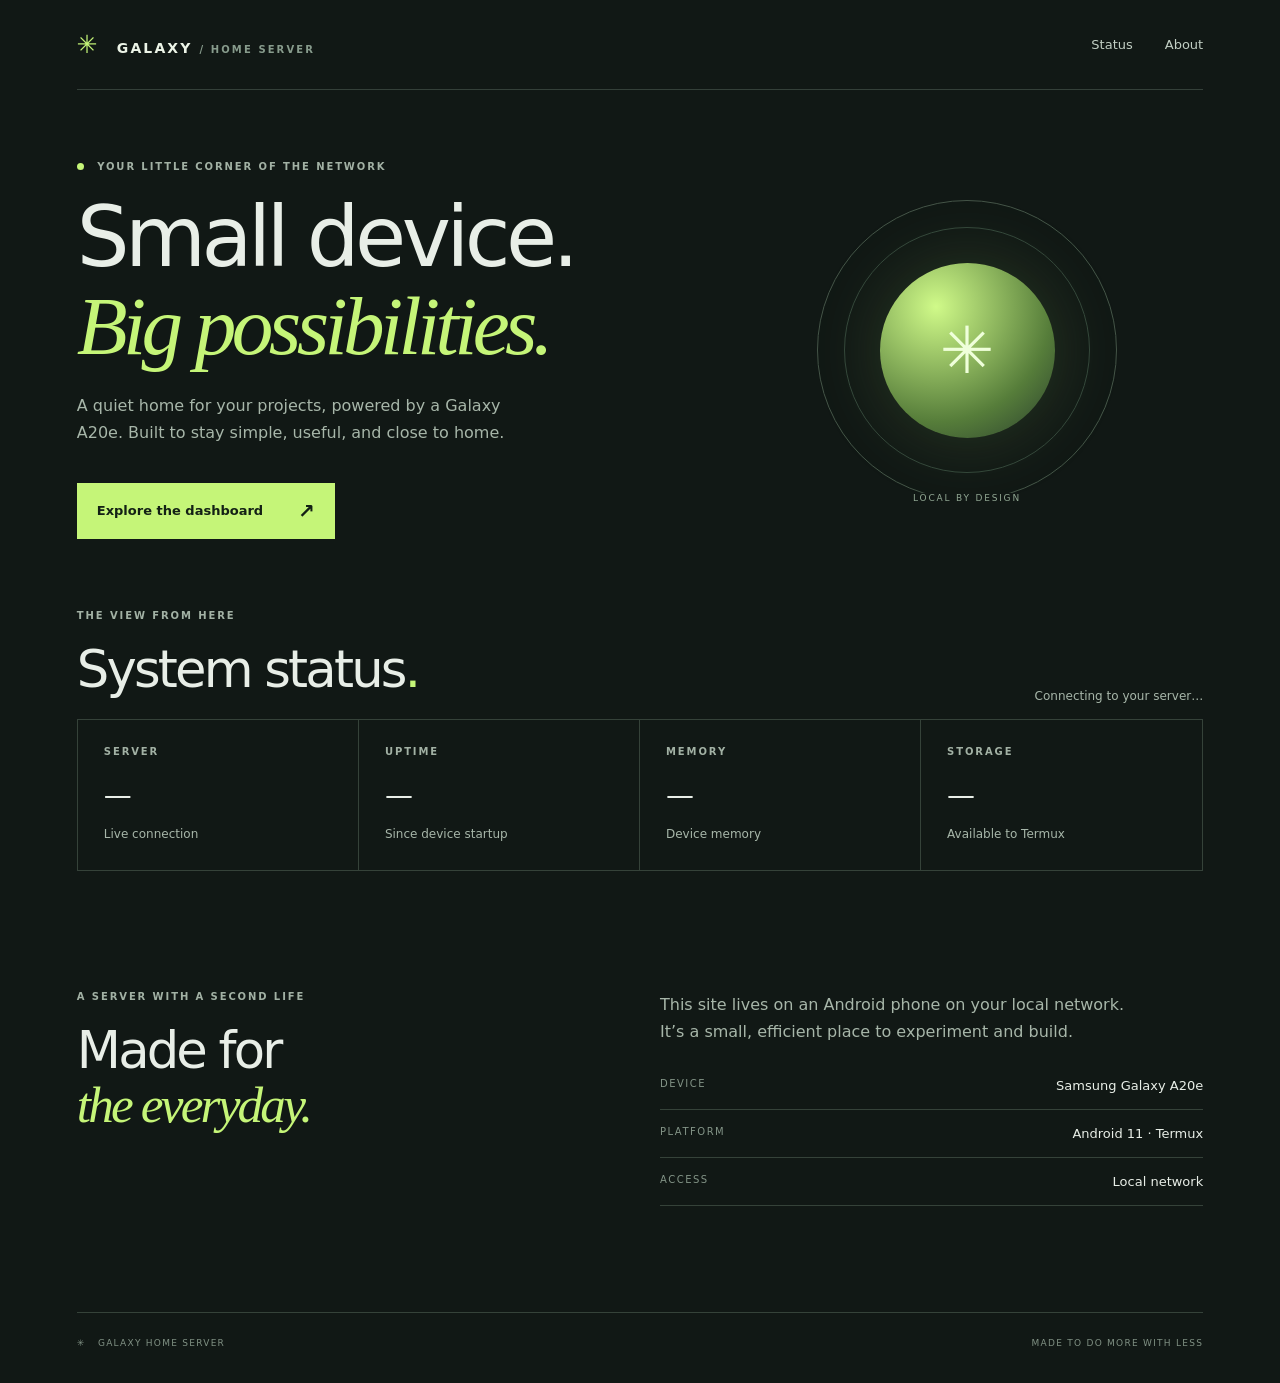
==== galaxy-server/site/index.html @ 7513bdd6 "Add responsive Galaxy server homepage" ====
<!doctype html>
<html lang="en"><head><meta charset="utf-8"><meta name="viewport" content="width=device-width,initial-scale=1"><meta name="color-scheme" content="dark"><title>Galaxy server</title><link rel="stylesheet" href="style.css"></head>
<body><main><header><a class="brand" href="#home"><span class="mark">✳</span> GALAXY <small> / HOME SERVER</small></a><nav><a href="#status">Status</a><a href="#about">About</a></nav></header>
<section class="hero" id="home"><div><div class="eyebrow"><span class="dot"></span> YOUR LITTLE CORNER OF THE NETWORK</div><h1>Small device.<br><em>Big possibilities.</em></h1><p>A quiet home for your projects, powered by a Galaxy A20e. Built to stay simple, useful, and close to home.</p><a class="button" href="#status">Explore the dashboard <span>↗</span></a></div><div class="orbit" aria-hidden="true"><div class="planet">✳</div><span>LOCAL BY DESIGN</span></div></section>
<section id="status"><div class="section-head"><div><div class="eyebrow">THE VIEW FROM HERE</div><h2>System status<span>.</span></h2></div><p id="updated">Connecting to your server…</p></div><div class="cards"><article><div class="label">SERVER</div><strong id="server">—</strong><p>Live connection</p></article><article><div class="label">UPTIME</div><strong id="uptime">—</strong><p>Since device startup</p></article><article><div class="label">MEMORY</div><strong id="memory">—</strong><p id="memory-detail">Device memory</p></article><article><div class="label">STORAGE</div><strong id="storage">—</strong><p>Available to Termux</p></article></div></section>
<section id="about" class="about"><div><div class="eyebrow">A SERVER WITH A SECOND LIFE</div><h2>Made for<br><em>the everyday.</em></h2></div><div><p>This site lives on an Android phone on your local network. It’s a small, efficient place to experiment and build.</p><dl><div><dt>DEVICE</dt><dd>Samsung Galaxy A20e</dd></div><div><dt>PLATFORM</dt><dd>Android 11 · Termux</dd></div><div><dt>ACCESS</dt><dd>Local network</dd></div></dl></div></section><footer><span>✳ &nbsp; GALAXY HOME SERVER</span><span>MADE TO DO MORE WITH LESS</span></footer></main><script src="app.js" defer></script></body></html>
---- galaxy-server/site/style.css ----
:root{font-family:Inter,system-ui,sans-serif;color:#e8eee7;background:#111815;scroll-behavior:smooth}*{box-sizing:border-box}body{margin:0}main{max-width:1280px;margin:auto;padding:0 6%}header{height:90px;display:flex;align-items:center;justify-content:space-between;border-bottom:1px solid #344039}.brand{font-size:14px;font-weight:800;letter-spacing:.15em;color:#ecf4e7;text-decoration:none}.brand small{font-size:10px;color:#879b8c}.mark{color:#c5f578;font-size:25px;margin-right:10px}nav{display:flex;gap:32px}nav a{color:#c2cfc4;text-decoration:none;font-size:13px}.hero{min-height:520px;display:grid;grid-template-columns:1.3fr 1fr;align-items:center;gap:40px}.eyebrow,.label{color:#a2b1a4;font-size:10px;letter-spacing:.19em;font-weight:700}.dot{display:inline-block;width:7px;height:7px;border-radius:50%;background:#c5f578;margin-right:8px}h1,h2{font-weight:500;letter-spacing:-.055em;line-height:1.05;margin:22px 0}h1{font-size:clamp(48px,6.5vw,86px)}em{font-family:Georgia,serif;font-weight:400;color:#c5f578}p{color:#a7b6a9;line-height:1.7}.hero p{max-width:470px}.button{display:inline-flex;gap:35px;align-items:center;color:#132015;background:#c5f578;text-decoration:none;padding:16px 20px;margin-top:20px;font-size:13px;font-weight:700}.button span{font-size:20px}.orbit{height:300px;width:300px;border:1px solid #455548;border-radius:50%;display:grid;place-items:center;position:relative;justify-self:center}.orbit:before{content:'';position:absolute;inset:26px;border:1px solid #34483a;border-radius:50%}.orbit span{position:absolute;bottom:-4px;background:#111815;padding:0 12px;font-size:9px;letter-spacing:.2em;color:#92a894}.planet{width:175px;height:175px;border-radius:50%;display:grid;place-items:center;background:radial-gradient(circle at 32% 25%,#d0fa89,#567d3a 65%,#283c2e);color:#efffda;font-size:65px;box-shadow:0 0 70px #95c96330}.section-head{display:flex;align-items:end;justify-content:space-between;gap:20px}.section-head p{font-size:12px}.section-head h2,.about h2{font-size:clamp(38px,4vw,56px)}h2 span{color:#c5f578}.cards{display:grid;grid-template-columns:repeat(4,1fr);border:1px solid #354239}.cards article{padding:26px;min-height:150px;border-right:1px solid #354239}.cards article:last-child{border:0}.cards strong{display:block;font-size:28px;font-weight:500;margin-top:22px}.cards p{font-size:12px;margin-bottom:0}.about{display:grid;grid-template-columns:1fr 1fr;gap:40px;padding:120px 0 90px}.about p{max-width:480px;margin-top:0}.about dl div{display:flex;justify-content:space-between;border-bottom:1px solid #354239;padding:16px 0}.about dt{font-size:10px;letter-spacing:.15em;color:#839487}.about dd{font-size:13px;margin:0}footer{display:flex;justify-content:space-between;border-top:1px solid #354239;padding:25px 0 35px;color:#809184;font-size:9px;letter-spacing:.14em}@media(max-width:700px){header{height:70px}.brand small{display:none}.hero{grid-template-columns:1fr;padding:70px 0}.orbit{width:210px;height:210px}.planet{width:125px;height:125px}.cards{grid-template-columns:1fr 1fr}.cards article:nth-child(2){border-right:0}.cards article:nth-child(-n+2){border-bottom:1px solid #354239}.about{grid-template-columns:1fr;padding:80px 0}.section-head{display:block}footer{gap:20px}}
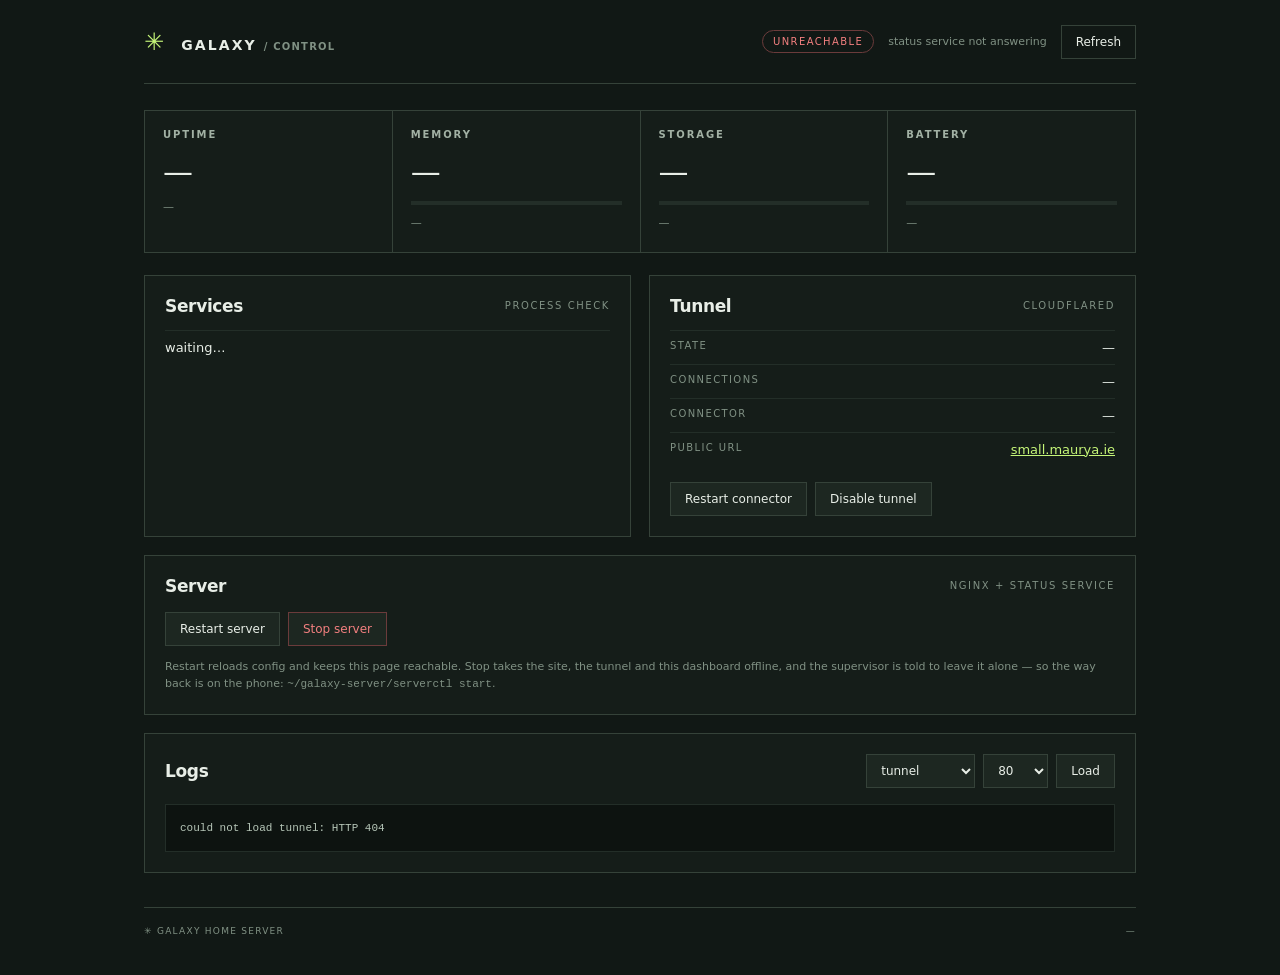
==== commit d55099ee: "Add an authenticated control dashboard for the public server The tunnel made the site reachable by a" ====
--- a/galaxy-server/site/index.html
+++ b/galaxy-server/site/index.html
@@ -1,6 +1,69 @@
 <!doctype html>
-<html lang="en"><head><meta charset="utf-8"><meta name="viewport" content="width=device-width,initial-scale=1"><meta name="color-scheme" content="dark"><title>Galaxy server</title><link rel="stylesheet" href="style.css"></head>
-<body><main><header><a class="brand" href="#home"><span class="mark">✳</span> GALAXY <small> / HOME SERVER</small></a><nav><a href="#status">Status</a><a href="#about">About</a></nav></header>
-<section class="hero" id="home"><div><div class="eyebrow"><span class="dot"></span> YOUR LITTLE CORNER OF THE NETWORK</div><h1>Small device.<br><em>Big possibilities.</em></h1><p>A quiet home for your projects, powered by a Galaxy A20e. Built to stay simple, useful, and close to home.</p><a class="button" href="#status">Explore the dashboard <span>↗</span></a></div><div class="orbit" aria-hidden="true"><div class="planet">✳</div><span>LOCAL BY DESIGN</span></div></section>
-<section id="status"><div class="section-head"><div><div class="eyebrow">THE VIEW FROM HERE</div><h2>System status<span>.</span></h2></div><p id="updated">Connecting to your server…</p></div><div class="cards"><article><div class="label">SERVER</div><strong id="server">—</strong><p>Live connection</p></article><article><div class="label">UPTIME</div><strong id="uptime">—</strong><p>Since device startup</p></article><article><div class="label">MEMORY</div><strong id="memory">—</strong><p id="memory-detail">Device memory</p></article><article><div class="label">STORAGE</div><strong id="storage">—</strong><p>Available to Termux</p></article></div></section>
-<section id="about" class="about"><div><div class="eyebrow">A SERVER WITH A SECOND LIFE</div><h2>Made for<br><em>the everyday.</em></h2></div><div><p>This site lives on an Android phone on your local network. It’s a small, efficient place to experiment and build.</p><dl><div><dt>DEVICE</dt><dd>Samsung Galaxy A20e</dd></div><div><dt>PLATFORM</dt><dd>Android 11 · Termux</dd></div><div><dt>ACCESS</dt><dd>Local network</dd></div></dl></div></section><footer><span>✳ &nbsp; GALAXY HOME SERVER</span><span>MADE TO DO MORE WITH LESS</span></footer></main><script src="app.js" defer></script></body></html>
+<html lang="en"><head><meta charset="utf-8"><meta name="viewport" content="width=device-width,initial-scale=1"><meta name="color-scheme" content="dark"><title>Galaxy server · control</title><link rel="stylesheet" href="style.css"></head>
+<body><main>
+<header>
+  <a class="brand" href="/"><span class="mark">✳</span> GALAXY <small>/ CONTROL</small></a>
+  <div class="head-right">
+    <span class="pill" id="health" data-state="wait">checking</span>
+    <span class="stamp" id="stamp">—</span>
+    <button class="ghost" id="refresh" type="button">Refresh</button>
+  </div>
+</header>
+
+<section class="tiles">
+  <article class="tile"><div class="label">UPTIME</div><strong id="uptime">—</strong><p id="device">—</p></article>
+  <article class="tile"><div class="label">MEMORY</div><strong id="memory-pct">—</strong><div class="bar"><i id="memory-bar"></i></div><p id="memory-detail">—</p></article>
+  <article class="tile"><div class="label">STORAGE</div><strong id="storage-pct">—</strong><div class="bar"><i id="storage-bar"></i></div><p id="storage-detail">—</p></article>
+  <article class="tile"><div class="label">BATTERY</div><strong id="battery-pct">—</strong><div class="bar"><i id="battery-bar"></i></div><p id="battery-detail">—</p></article>
+</section>
+
+<section class="grid">
+  <article class="panel">
+    <div class="panel-head"><h2>Services</h2><span class="hint">process check</span></div>
+    <table id="services"><tbody><tr><td>waiting…</td></tr></tbody></table>
+  </article>
+
+  <article class="panel">
+    <div class="panel-head"><h2>Tunnel</h2><span class="hint">cloudflared</span></div>
+    <dl class="facts">
+      <div><dt>State</dt><dd id="tunnel-state">—</dd></div>
+      <div><dt>Connections</dt><dd id="tunnel-conns">—</dd></div>
+      <div><dt>Connector</dt><dd id="tunnel-id">—</dd></div>
+      <div><dt>Public URL</dt><dd><a href="https://small.maurya.ie" target="_blank" rel="noreferrer">small.maurya.ie</a></dd></div>
+    </dl>
+    <div class="row">
+      <button data-action="tunnel-restart" type="button">Restart connector</button>
+      <button id="tunnel-toggle" data-action="tunnel-stop" type="button">Disable tunnel</button>
+    </div>
+  </article>
+
+  <article class="panel wide">
+    <div class="panel-head"><h2>Server</h2><span class="hint">nginx + status service</span></div>
+    <div class="row">
+      <button data-action="server-restart" type="button">Restart server</button>
+      <button data-action="server-stop" class="danger" type="button">Stop server</button>
+    </div>
+    <p class="note" id="server-note">Restart reloads config and keeps this page reachable. Stop takes the site, the tunnel and this dashboard offline, and the supervisor is told to leave it alone — so the way back is on the phone: <code>~/galaxy-server/serverctl start</code>.</p>
+  </article>
+
+  <article class="panel wide">
+    <div class="panel-head">
+      <h2>Logs</h2>
+      <div class="row small">
+        <select id="log-name">
+          <option value="tunnel">tunnel</option>
+          <option value="supervisor">supervisor</option>
+          <option value="nginx-error">nginx-error</option>
+          <option value="status">status</option>
+        </select>
+        <select id="log-lines"><option>40</option><option selected>80</option><option>150</option><option>200</option></select>
+        <button id="log-refresh" type="button">Load</button>
+      </div>
+    </div>
+    <pre id="log">Choose a log and press Load.</pre>
+  </article>
+</section>
+
+<div id="toast" class="toast" hidden></div>
+<footer><span>✳ GALAXY HOME SERVER</span><span id="versions">—</span></footer>
+</main><script src="app.js" defer></script></body></html>
--- a/galaxy-server/site/style.css
+++ b/galaxy-server/site/style.css
@@ -1 +1,166 @@
-:root{font-family:Inter,system-ui,sans-serif;color:#e8eee7;background:#111815;scroll-behavior:smooth}*{box-sizing:border-box}body{margin:0}main{max-width:1280px;margin:auto;padding:0 6%}header{height:90px;display:flex;align-items:center;justify-content:space-between;border-bottom:1px solid #344039}.brand{font-size:14px;font-weight:800;letter-spacing:.15em;color:#ecf4e7;text-decoration:none}.brand small{font-size:10px;color:#879b8c}.mark{color:#c5f578;font-size:25px;margin-right:10px}nav{display:flex;gap:32px}nav a{color:#c2cfc4;text-decoration:none;font-size:13px}.hero{min-height:520px;display:grid;grid-template-columns:1.3fr 1fr;align-items:center;gap:40px}.eyebrow,.label{color:#a2b1a4;font-size:10px;letter-spacing:.19em;font-weight:700}.dot{display:inline-block;width:7px;height:7px;border-radius:50%;background:#c5f578;margin-right:8px}h1,h2{font-weight:500;letter-spacing:-.055em;line-height:1.05;margin:22px 0}h1{font-size:clamp(48px,6.5vw,86px)}em{font-family:Georgia,serif;font-weight:400;color:#c5f578}p{color:#a7b6a9;line-height:1.7}.hero p{max-width:470px}.button{display:inline-flex;gap:35px;align-items:center;color:#132015;background:#c5f578;text-decoration:none;padding:16px 20px;margin-top:20px;font-size:13px;font-weight:700}.button span{font-size:20px}.orbit{height:300px;width:300px;border:1px solid #455548;border-radius:50%;display:grid;place-items:center;position:relative;justify-self:center}.orbit:before{content:'';position:absolute;inset:26px;border:1px solid #34483a;border-radius:50%}.orbit span{position:absolute;bottom:-4px;background:#111815;padding:0 12px;font-size:9px;letter-spacing:.2em;color:#92a894}.planet{width:175px;height:175px;border-radius:50%;display:grid;place-items:center;background:radial-gradient(circle at 32% 25%,#d0fa89,#567d3a 65%,#283c2e);color:#efffda;font-size:65px;box-shadow:0 0 70px #95c96330}.section-head{display:flex;align-items:end;justify-content:space-between;gap:20px}.section-head p{font-size:12px}.section-head h2,.about h2{font-size:clamp(38px,4vw,56px)}h2 span{color:#c5f578}.cards{display:grid;grid-template-columns:repeat(4,1fr);border:1px solid #354239}.cards article{padding:26px;min-height:150px;border-right:1px solid #354239}.cards article:last-child{border:0}.cards strong{display:block;font-size:28px;font-weight:500;margin-top:22px}.cards p{font-size:12px;margin-bottom:0}.about{display:grid;grid-template-columns:1fr 1fr;gap:40px;padding:120px 0 90px}.about p{max-width:480px;margin-top:0}.about dl div{display:flex;justify-content:space-between;border-bottom:1px solid #354239;padding:16px 0}.about dt{font-size:10px;letter-spacing:.15em;color:#839487}.about dd{font-size:13px;margin:0}footer{display:flex;justify-content:space-between;border-top:1px solid #354239;padding:25px 0 35px;color:#809184;font-size:9px;letter-spacing:.14em}@media(max-width:700px){header{height:70px}.brand small{display:none}.hero{grid-template-columns:1fr;padding:70px 0}.orbit{width:210px;height:210px}.planet{width:125px;height:125px}.cards{grid-template-columns:1fr 1fr}.cards article:nth-child(2){border-right:0}.cards article:nth-child(-n+2){border-bottom:1px solid #354239}.about{grid-template-columns:1fr;padding:80px 0}.section-head{display:block}footer{gap:20px}}
+:root {
+  --bg: #111815;
+  --panel: #151d19;
+  --line: #354239;
+  --text: #e8eee7;
+  --muted: #a2b1a4;
+  --dim: #809184;
+  --accent: #c5f578;
+  --warn: #f5c66b;
+  --bad: #f27f7f;
+  font-family: Inter, system-ui, sans-serif;
+  color: var(--text);
+  background: var(--bg);
+}
+
+* { box-sizing: border-box; }
+
+body { margin: 0; }
+
+main { max-width: 1120px; margin: 0 auto; padding: 0 5% 40px; }
+
+header {
+  min-height: 84px;
+  display: flex;
+  align-items: center;
+  justify-content: space-between;
+  gap: 16px;
+  flex-wrap: wrap;
+  border-bottom: 1px solid var(--line);
+}
+
+.brand { font-size: 14px; font-weight: 800; letter-spacing: .15em; color: var(--text); text-decoration: none; }
+.brand small { font-size: 10px; color: var(--dim); letter-spacing: .12em; }
+.mark { color: var(--accent); font-size: 24px; margin-right: 8px; }
+
+.head-right { display: flex; align-items: center; gap: 14px; flex-wrap: wrap; }
+.stamp { font-size: 11px; color: var(--dim); }
+
+.pill {
+  font-size: 10px;
+  letter-spacing: .14em;
+  text-transform: uppercase;
+  padding: 5px 10px;
+  border: 1px solid var(--line);
+  border-radius: 999px;
+  color: var(--muted);
+}
+.pill[data-state="up"] { color: var(--accent); border-color: #4c6b3b; }
+.pill[data-state="down"] { color: var(--bad); border-color: #6b3b3b; }
+.pill[data-state="wait"] { color: var(--warn); border-color: #6b5a3b; }
+
+.tiles {
+  display: grid;
+  grid-template-columns: repeat(4, minmax(0, 1fr));
+  gap: 1px;
+  margin: 26px 0 22px;
+  background: var(--line);
+  border: 1px solid var(--line);
+}
+
+.tile { background: var(--panel); padding: 18px 18px 20px; }
+.label { font-size: 10px; letter-spacing: .19em; font-weight: 700; color: var(--muted); }
+.tile strong { display: block; font-size: 30px; font-weight: 500; letter-spacing: -.03em; margin-top: 14px; }
+.tile p { font-size: 11px; line-height: 1.5; color: var(--dim); margin: 10px 0 0; }
+
+.bar { height: 4px; background: #232e28; margin-top: 12px; overflow: hidden; }
+.bar i { display: block; height: 100%; width: 0; background: var(--accent); transition: width .4s ease; }
+
+.grid { display: grid; grid-template-columns: 1fr 1fr; gap: 18px; }
+
+.panel { background: var(--panel); border: 1px solid var(--line); padding: 20px; }
+.panel.wide { grid-column: 1 / -1; }
+
+.panel-head { display: flex; align-items: center; justify-content: space-between; gap: 12px; flex-wrap: wrap; }
+.panel h2 { font-size: 17px; font-weight: 600; letter-spacing: -.02em; margin: 0; }
+.hint { font-size: 10px; letter-spacing: .16em; text-transform: uppercase; color: var(--dim); }
+
+table { width: 100%; border-collapse: collapse; margin-top: 14px; font-size: 13px; }
+th { text-align: left; font-size: 10px; letter-spacing: .16em; text-transform: uppercase; color: var(--dim); font-weight: 600; padding-bottom: 8px; }
+td { padding: 9px 0; border-top: 1px solid #232e28; }
+.mono { font-family: ui-monospace, SFMono-Regular, Menlo, monospace; font-size: 12px; color: var(--muted); }
+.state { font-size: 11px; }
+.state.up { color: var(--accent); }
+.state.down { color: var(--bad); }
+
+.facts { margin: 14px 0 0; }
+.facts div { display: flex; justify-content: space-between; gap: 12px; border-top: 1px solid #232e28; padding: 9px 0; }
+.facts dt { font-size: 10px; letter-spacing: .14em; text-transform: uppercase; color: var(--dim); }
+.facts dd { margin: 0; font-size: 13px; color: var(--text); }
+.facts a { color: var(--accent); }
+
+.row { display: flex; gap: 8px; flex-wrap: wrap; margin-top: 16px; }
+.row.small { margin-top: 0; align-items: center; }
+
+button, select {
+  font: inherit;
+  font-size: 12px;
+  color: var(--text);
+  background: #1d2721;
+  border: 1px solid var(--line);
+  padding: 9px 14px;
+  cursor: pointer;
+}
+button:hover, select:hover { border-color: #4c6b3b; }
+button:disabled { opacity: .5; cursor: progress; }
+button.ghost { background: transparent; }
+button.danger { color: var(--bad); border-color: #6b3b3b; }
+button.danger:hover { border-color: var(--bad); }
+
+select { padding: 8px 10px; }
+
+.note { font-size: 11px; color: var(--dim); margin: 12px 0 0; line-height: 1.6; }
+
+pre {
+  margin: 16px 0 0;
+  padding: 14px;
+  background: #0d1310;
+  border: 1px solid #232e28;
+  font-family: ui-monospace, SFMono-Regular, Menlo, monospace;
+  font-size: 11px;
+  line-height: 1.7;
+  color: #b6c6b8;
+  max-height: 320px;
+  overflow: auto;
+  white-space: pre-wrap;
+  word-break: break-word;
+}
+
+.toast {
+  position: fixed;
+  left: 50%;
+  bottom: 24px;
+  transform: translateX(-50%);
+  background: #1d2721;
+  border: 1px solid #4c6b3b;
+  color: var(--text);
+  font-size: 12px;
+  padding: 11px 16px;
+  max-width: 90vw;
+  z-index: 10;
+}
+.toast.bad { border-color: var(--bad); color: #ffd9d9; }
+
+footer {
+  display: flex;
+  justify-content: space-between;
+  gap: 16px;
+  border-top: 1px solid var(--line);
+  margin-top: 34px;
+  padding-top: 18px;
+  color: var(--dim);
+  font-size: 9px;
+  letter-spacing: .14em;
+}
+
+@media (max-width: 780px) {
+  .tiles { grid-template-columns: 1fr 1fr; }
+  .grid { grid-template-columns: 1fr; }
+  .panel.wide { grid-column: auto; }
+  .tile strong { font-size: 25px; }
+}
+
+@media (max-width: 420px) {
+  .tiles { grid-template-columns: 1fr; }
+  header { padding: 14px 0; }
+}
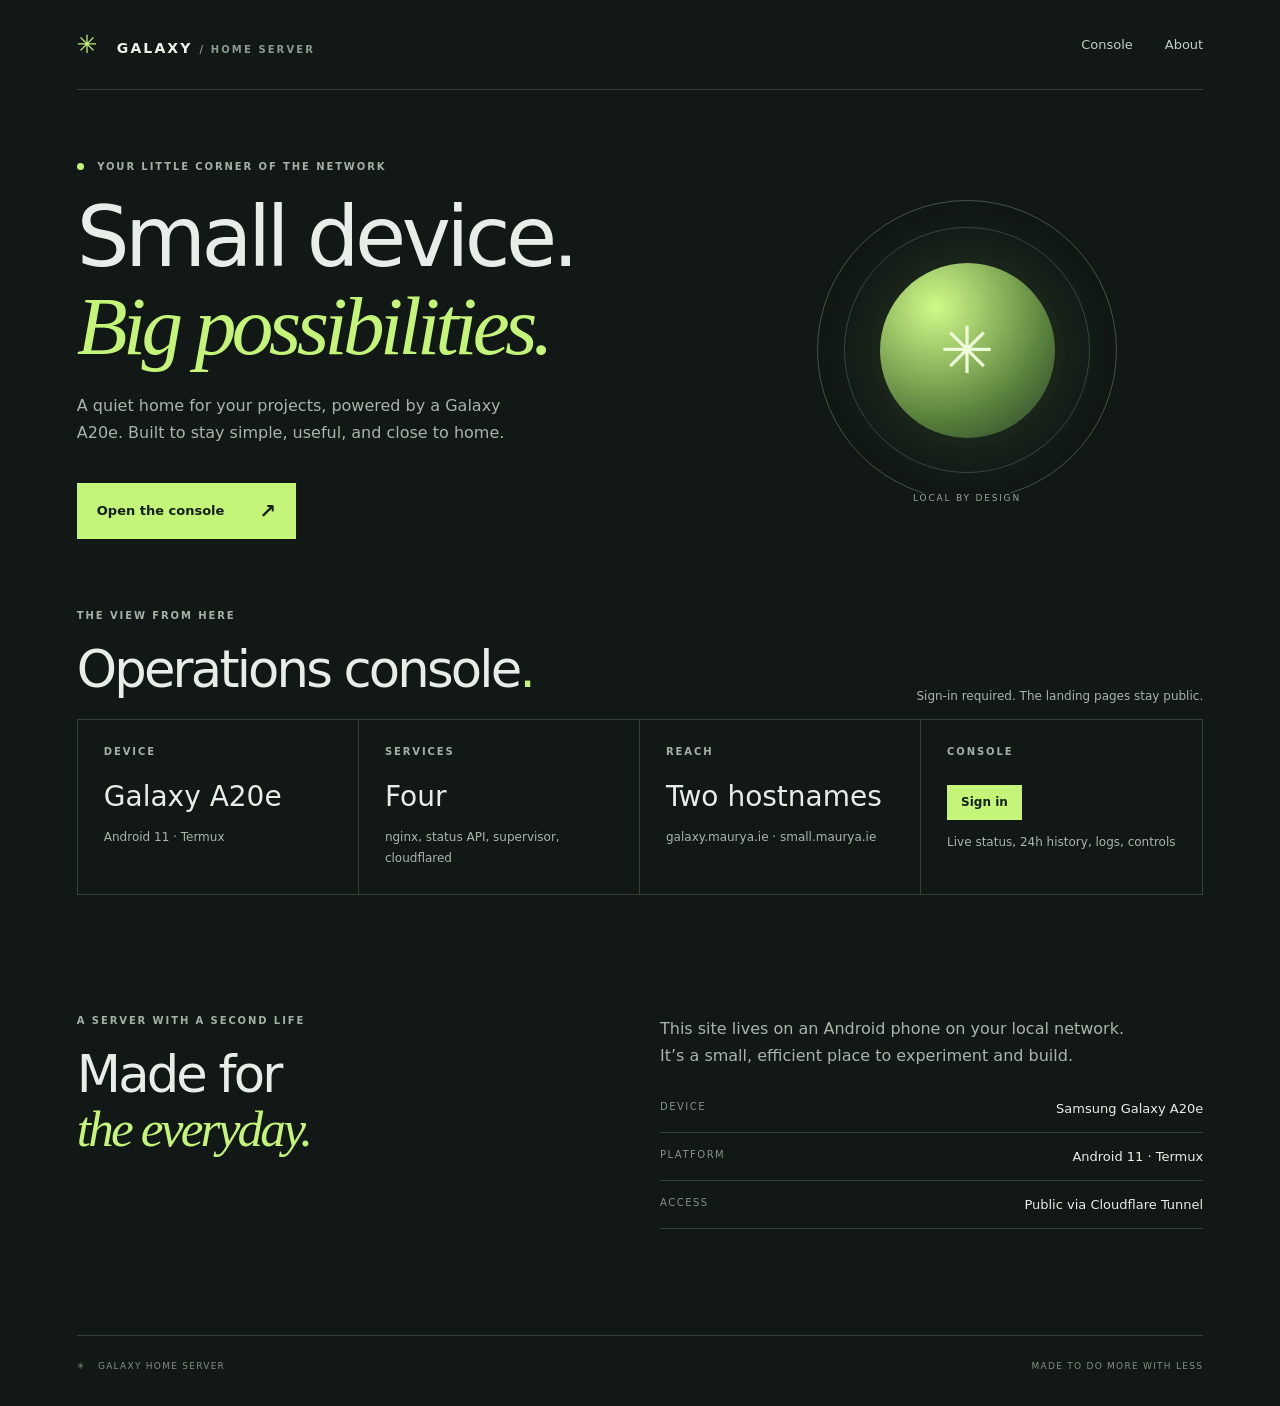
==== commit a341795b: "Complete terminal console and deploy production pushes automatically" ====
--- a/galaxy-server/site/index.html
+++ b/galaxy-server/site/index.html
@@ -1,69 +1,6 @@
 <!doctype html>
-<html lang="en"><head><meta charset="utf-8"><meta name="viewport" content="width=device-width,initial-scale=1"><meta name="color-scheme" content="dark"><title>Galaxy server · control</title><link rel="stylesheet" href="style.css"></head>
-<body><main>
-<header>
-  <a class="brand" href="/"><span class="mark">✳</span> GALAXY <small>/ CONTROL</small></a>
-  <div class="head-right">
-    <span class="pill" id="health" data-state="wait">checking</span>
-    <span class="stamp" id="stamp">—</span>
-    <button class="ghost" id="refresh" type="button">Refresh</button>
-  </div>
-</header>
-
-<section class="tiles">
-  <article class="tile"><div class="label">UPTIME</div><strong id="uptime">—</strong><p id="device">—</p></article>
-  <article class="tile"><div class="label">MEMORY</div><strong id="memory-pct">—</strong><div class="bar"><i id="memory-bar"></i></div><p id="memory-detail">—</p></article>
-  <article class="tile"><div class="label">STORAGE</div><strong id="storage-pct">—</strong><div class="bar"><i id="storage-bar"></i></div><p id="storage-detail">—</p></article>
-  <article class="tile"><div class="label">BATTERY</div><strong id="battery-pct">—</strong><div class="bar"><i id="battery-bar"></i></div><p id="battery-detail">—</p></article>
-</section>
-
-<section class="grid">
-  <article class="panel">
-    <div class="panel-head"><h2>Services</h2><span class="hint">process check</span></div>
-    <table id="services"><tbody><tr><td>waiting…</td></tr></tbody></table>
-  </article>
-
-  <article class="panel">
-    <div class="panel-head"><h2>Tunnel</h2><span class="hint">cloudflared</span></div>
-    <dl class="facts">
-      <div><dt>State</dt><dd id="tunnel-state">—</dd></div>
-      <div><dt>Connections</dt><dd id="tunnel-conns">—</dd></div>
-      <div><dt>Connector</dt><dd id="tunnel-id">—</dd></div>
-      <div><dt>Public URL</dt><dd><a href="https://small.maurya.ie" target="_blank" rel="noreferrer">small.maurya.ie</a></dd></div>
-    </dl>
-    <div class="row">
-      <button data-action="tunnel-restart" type="button">Restart connector</button>
-      <button id="tunnel-toggle" data-action="tunnel-stop" type="button">Disable tunnel</button>
-    </div>
-  </article>
-
-  <article class="panel wide">
-    <div class="panel-head"><h2>Server</h2><span class="hint">nginx + status service</span></div>
-    <div class="row">
-      <button data-action="server-restart" type="button">Restart server</button>
-      <button data-action="server-stop" class="danger" type="button">Stop server</button>
-    </div>
-    <p class="note" id="server-note">Restart reloads config and keeps this page reachable. Stop takes the site, the tunnel and this dashboard offline, and the supervisor is told to leave it alone — so the way back is on the phone: <code>~/galaxy-server/serverctl start</code>.</p>
-  </article>
-
-  <article class="panel wide">
-    <div class="panel-head">
-      <h2>Logs</h2>
-      <div class="row small">
-        <select id="log-name">
-          <option value="tunnel">tunnel</option>
-          <option value="supervisor">supervisor</option>
-          <option value="nginx-error">nginx-error</option>
-          <option value="status">status</option>
-        </select>
-        <select id="log-lines"><option>40</option><option selected>80</option><option>150</option><option>200</option></select>
-        <button id="log-refresh" type="button">Load</button>
-      </div>
-    </div>
-    <pre id="log">Choose a log and press Load.</pre>
-  </article>
-</section>
-
-<div id="toast" class="toast" hidden></div>
-<footer><span>✳ GALAXY HOME SERVER</span><span id="versions">—</span></footer>
-</main><script src="app.js" defer></script></body></html>
+<html lang="en"><head><meta charset="utf-8"><meta name="viewport" content="width=device-width,initial-scale=1"><meta name="color-scheme" content="dark"><title>Galaxy server</title><link rel="icon" href="data:image/svg+xml,%3Csvg xmlns='http://www.w3.org/2000/svg' viewBox='0 0 32 32'%3E%3Crect width='32' height='32' rx='9' fill='%23C3F451'/%3E%3Crect x='10' y='10' width='12' height='12' rx='4' fill='%23070A0E'/%3E%3C/svg%3E"><meta name="description" content="A small home server running on a Samsung Galaxy A20e, published over Cloudflare Tunnel."><link rel="stylesheet" href="style.css?v=7"></head>
+<body><main><header><a class="brand" href="#home"><span class="mark">✳</span> GALAXY <small> / HOME SERVER</small></a><nav><a href="#console">Console</a><a href="#about">About</a></nav></header>
+<section class="hero" id="home"><div><div class="eyebrow"><span class="dot"></span> YOUR LITTLE CORNER OF THE NETWORK</div><h1>Small device.<br><em>Big possibilities.</em></h1><p>A quiet home for your projects, powered by a Galaxy A20e. Built to stay simple, useful, and close to home.</p><a class="button" href="#console">Open the console <span>↗</span></a></div><div class="orbit" aria-hidden="true"><div class="planet">✳</div><span>LOCAL BY DESIGN</span></div></section>
+<section id="console"><div class="section-head"><div><div class="eyebrow">THE VIEW FROM HERE</div><h2>Operations console<span>.</span></h2></div><p>Sign-in required. The landing pages stay public.</p></div><div class="cards"><article><div class="label">DEVICE</div><strong>Galaxy A20e</strong><p>Android 11 · Termux</p></article><article><div class="label">SERVICES</div><strong>Four</strong><p>nginx, status API, supervisor, cloudflared</p></article><article><div class="label">REACH</div><strong>Two hostnames</strong><p>galaxy.maurya.ie · small.maurya.ie</p></article><article><div class="label">CONSOLE</div><strong><a class="button small" href="/console">Sign in</a></strong><p>Live status, 24h history, logs, controls</p></article></div></section>
+<section id="about" class="about"><div><div class="eyebrow">A SERVER WITH A SECOND LIFE</div><h2>Made for<br><em>the everyday.</em></h2></div><div><p>This site lives on an Android phone on your local network. It’s a small, efficient place to experiment and build.</p><dl><div><dt>DEVICE</dt><dd>Samsung Galaxy A20e</dd></div><div><dt>PLATFORM</dt><dd>Android 11 · Termux</dd></div><div><dt>ACCESS</dt><dd>Public via Cloudflare Tunnel</dd></div></dl></div></section><footer><span>✳ &nbsp; GALAXY HOME SERVER</span><span>MADE TO DO MORE WITH LESS</span></footer></main></body></html>
--- a/galaxy-server/site/style.css
+++ b/galaxy-server/site/style.css
@@ -1,166 +1,4 @@
-:root {
-  --bg: #111815;
-  --panel: #151d19;
-  --line: #354239;
-  --text: #e8eee7;
-  --muted: #a2b1a4;
-  --dim: #809184;
-  --accent: #c5f578;
-  --warn: #f5c66b;
-  --bad: #f27f7f;
-  font-family: Inter, system-ui, sans-serif;
-  color: var(--text);
-  background: var(--bg);
-}
+:root{font-family:Inter,system-ui,sans-serif;color:#e8eee7;background:#111815;scroll-behavior:smooth}*{box-sizing:border-box}body{margin:0}main{max-width:1280px;margin:auto;padding:0 6%}header{height:90px;display:flex;align-items:center;justify-content:space-between;border-bottom:1px solid #344039}.brand{font-size:14px;font-weight:800;letter-spacing:.15em;color:#ecf4e7;text-decoration:none}.brand small{font-size:10px;color:#879b8c}.mark{color:#c5f578;font-size:25px;margin-right:10px}nav{display:flex;gap:32px}nav a{color:#c2cfc4;text-decoration:none;font-size:13px}.hero{min-height:520px;display:grid;grid-template-columns:1.3fr 1fr;align-items:center;gap:40px}.eyebrow,.label{color:#a2b1a4;font-size:10px;letter-spacing:.19em;font-weight:700}.dot{display:inline-block;width:7px;height:7px;border-radius:50%;background:#c5f578;margin-right:8px}h1,h2{font-weight:500;letter-spacing:-.055em;line-height:1.05;margin:22px 0}h1{font-size:clamp(48px,6.5vw,86px)}em{font-family:Georgia,serif;font-weight:400;color:#c5f578}p{color:#a7b6a9;line-height:1.7}.hero p{max-width:470px}.button{display:inline-flex;gap:35px;align-items:center;color:#132015;background:#c5f578;text-decoration:none;padding:16px 20px;margin-top:20px;font-size:13px;font-weight:700}.button span{font-size:20px}.orbit{height:300px;width:300px;border:1px solid #455548;border-radius:50%;display:grid;place-items:center;position:relative;justify-self:center}.orbit:before{content:'';position:absolute;inset:26px;border:1px solid #34483a;border-radius:50%}.orbit span{position:absolute;bottom:-4px;background:#111815;padding:0 12px;font-size:9px;letter-spacing:.2em;color:#92a894}.planet{width:175px;height:175px;border-radius:50%;display:grid;place-items:center;background:radial-gradient(circle at 32% 25%,#d0fa89,#567d3a 65%,#283c2e);color:#efffda;font-size:65px;box-shadow:0 0 70px #95c96330}.section-head{display:flex;align-items:end;justify-content:space-between;gap:20px}.section-head p{font-size:12px}.section-head h2,.about h2{font-size:clamp(38px,4vw,56px)}h2 span{color:#c5f578}.cards{display:grid;grid-template-columns:repeat(4,1fr);border:1px solid #354239}.cards article{padding:26px;min-height:150px;border-right:1px solid #354239}.cards article:last-child{border:0}.cards strong{display:block;font-size:28px;font-weight:500;margin-top:22px}.cards p{font-size:12px;margin-bottom:0}.about{display:grid;grid-template-columns:1fr 1fr;gap:40px;padding:120px 0 90px}.about p{max-width:480px;margin-top:0}.about dl div{display:flex;justify-content:space-between;border-bottom:1px solid #354239;padding:16px 0}.about dt{font-size:10px;letter-spacing:.15em;color:#839487}.about dd{font-size:13px;margin:0}footer{display:flex;justify-content:space-between;border-top:1px solid #354239;padding:25px 0 35px;color:#809184;font-size:9px;letter-spacing:.14em}@media(max-width:700px){header{height:70px}.brand small{display:none}.hero{grid-template-columns:1fr;padding:70px 0}.orbit{width:210px;height:210px}.planet{width:125px;height:125px}.cards{grid-template-columns:1fr 1fr}.cards article:nth-child(2){border-right:0}.cards article:nth-child(-n+2){border-bottom:1px solid #354239}.about{grid-template-columns:1fr;padding:80px 0}.section-head{display:block}footer{gap:20px}}
 
-* { box-sizing: border-box; }
-
-body { margin: 0; }
-
-main { max-width: 1120px; margin: 0 auto; padding: 0 5% 40px; }
-
-header {
-  min-height: 84px;
-  display: flex;
-  align-items: center;
-  justify-content: space-between;
-  gap: 16px;
-  flex-wrap: wrap;
-  border-bottom: 1px solid var(--line);
-}
-
-.brand { font-size: 14px; font-weight: 800; letter-spacing: .15em; color: var(--text); text-decoration: none; }
-.brand small { font-size: 10px; color: var(--dim); letter-spacing: .12em; }
-.mark { color: var(--accent); font-size: 24px; margin-right: 8px; }
-
-.head-right { display: flex; align-items: center; gap: 14px; flex-wrap: wrap; }
-.stamp { font-size: 11px; color: var(--dim); }
-
-.pill {
-  font-size: 10px;
-  letter-spacing: .14em;
-  text-transform: uppercase;
-  padding: 5px 10px;
-  border: 1px solid var(--line);
-  border-radius: 999px;
-  color: var(--muted);
-}
-.pill[data-state="up"] { color: var(--accent); border-color: #4c6b3b; }
-.pill[data-state="down"] { color: var(--bad); border-color: #6b3b3b; }
-.pill[data-state="wait"] { color: var(--warn); border-color: #6b5a3b; }
-
-.tiles {
-  display: grid;
-  grid-template-columns: repeat(4, minmax(0, 1fr));
-  gap: 1px;
-  margin: 26px 0 22px;
-  background: var(--line);
-  border: 1px solid var(--line);
-}
-
-.tile { background: var(--panel); padding: 18px 18px 20px; }
-.label { font-size: 10px; letter-spacing: .19em; font-weight: 700; color: var(--muted); }
-.tile strong { display: block; font-size: 30px; font-weight: 500; letter-spacing: -.03em; margin-top: 14px; }
-.tile p { font-size: 11px; line-height: 1.5; color: var(--dim); margin: 10px 0 0; }
-
-.bar { height: 4px; background: #232e28; margin-top: 12px; overflow: hidden; }
-.bar i { display: block; height: 100%; width: 0; background: var(--accent); transition: width .4s ease; }
-
-.grid { display: grid; grid-template-columns: 1fr 1fr; gap: 18px; }
-
-.panel { background: var(--panel); border: 1px solid var(--line); padding: 20px; }
-.panel.wide { grid-column: 1 / -1; }
-
-.panel-head { display: flex; align-items: center; justify-content: space-between; gap: 12px; flex-wrap: wrap; }
-.panel h2 { font-size: 17px; font-weight: 600; letter-spacing: -.02em; margin: 0; }
-.hint { font-size: 10px; letter-spacing: .16em; text-transform: uppercase; color: var(--dim); }
-
-table { width: 100%; border-collapse: collapse; margin-top: 14px; font-size: 13px; }
-th { text-align: left; font-size: 10px; letter-spacing: .16em; text-transform: uppercase; color: var(--dim); font-weight: 600; padding-bottom: 8px; }
-td { padding: 9px 0; border-top: 1px solid #232e28; }
-.mono { font-family: ui-monospace, SFMono-Regular, Menlo, monospace; font-size: 12px; color: var(--muted); }
-.state { font-size: 11px; }
-.state.up { color: var(--accent); }
-.state.down { color: var(--bad); }
-
-.facts { margin: 14px 0 0; }
-.facts div { display: flex; justify-content: space-between; gap: 12px; border-top: 1px solid #232e28; padding: 9px 0; }
-.facts dt { font-size: 10px; letter-spacing: .14em; text-transform: uppercase; color: var(--dim); }
-.facts dd { margin: 0; font-size: 13px; color: var(--text); }
-.facts a { color: var(--accent); }
-
-.row { display: flex; gap: 8px; flex-wrap: wrap; margin-top: 16px; }
-.row.small { margin-top: 0; align-items: center; }
-
-button, select {
-  font: inherit;
-  font-size: 12px;
-  color: var(--text);
-  background: #1d2721;
-  border: 1px solid var(--line);
-  padding: 9px 14px;
-  cursor: pointer;
-}
-button:hover, select:hover { border-color: #4c6b3b; }
-button:disabled { opacity: .5; cursor: progress; }
-button.ghost { background: transparent; }
-button.danger { color: var(--bad); border-color: #6b3b3b; }
-button.danger:hover { border-color: var(--bad); }
-
-select { padding: 8px 10px; }
-
-.note { font-size: 11px; color: var(--dim); margin: 12px 0 0; line-height: 1.6; }
-
-pre {
-  margin: 16px 0 0;
-  padding: 14px;
-  background: #0d1310;
-  border: 1px solid #232e28;
-  font-family: ui-monospace, SFMono-Regular, Menlo, monospace;
-  font-size: 11px;
-  line-height: 1.7;
-  color: #b6c6b8;
-  max-height: 320px;
-  overflow: auto;
-  white-space: pre-wrap;
-  word-break: break-word;
-}
-
-.toast {
-  position: fixed;
-  left: 50%;
-  bottom: 24px;
-  transform: translateX(-50%);
-  background: #1d2721;
-  border: 1px solid #4c6b3b;
-  color: var(--text);
-  font-size: 12px;
-  padding: 11px 16px;
-  max-width: 90vw;
-  z-index: 10;
-}
-.toast.bad { border-color: var(--bad); color: #ffd9d9; }
-
-footer {
-  display: flex;
-  justify-content: space-between;
-  gap: 16px;
-  border-top: 1px solid var(--line);
-  margin-top: 34px;
-  padding-top: 18px;
-  color: var(--dim);
-  font-size: 9px;
-  letter-spacing: .14em;
-}
-
-@media (max-width: 780px) {
-  .tiles { grid-template-columns: 1fr 1fr; }
-  .grid { grid-template-columns: 1fr; }
-  .panel.wide { grid-column: auto; }
-  .tile strong { font-size: 25px; }
-}
-
-@media (max-width: 420px) {
-  .tiles { grid-template-columns: 1fr; }
-  header { padding: 14px 0; }
-}
+.cards .button{display:inline-flex;padding:10px 14px;margin:6px 0 0;font-size:12px;gap:8px;vertical-align:middle}
+.cards strong{line-height:1.3}
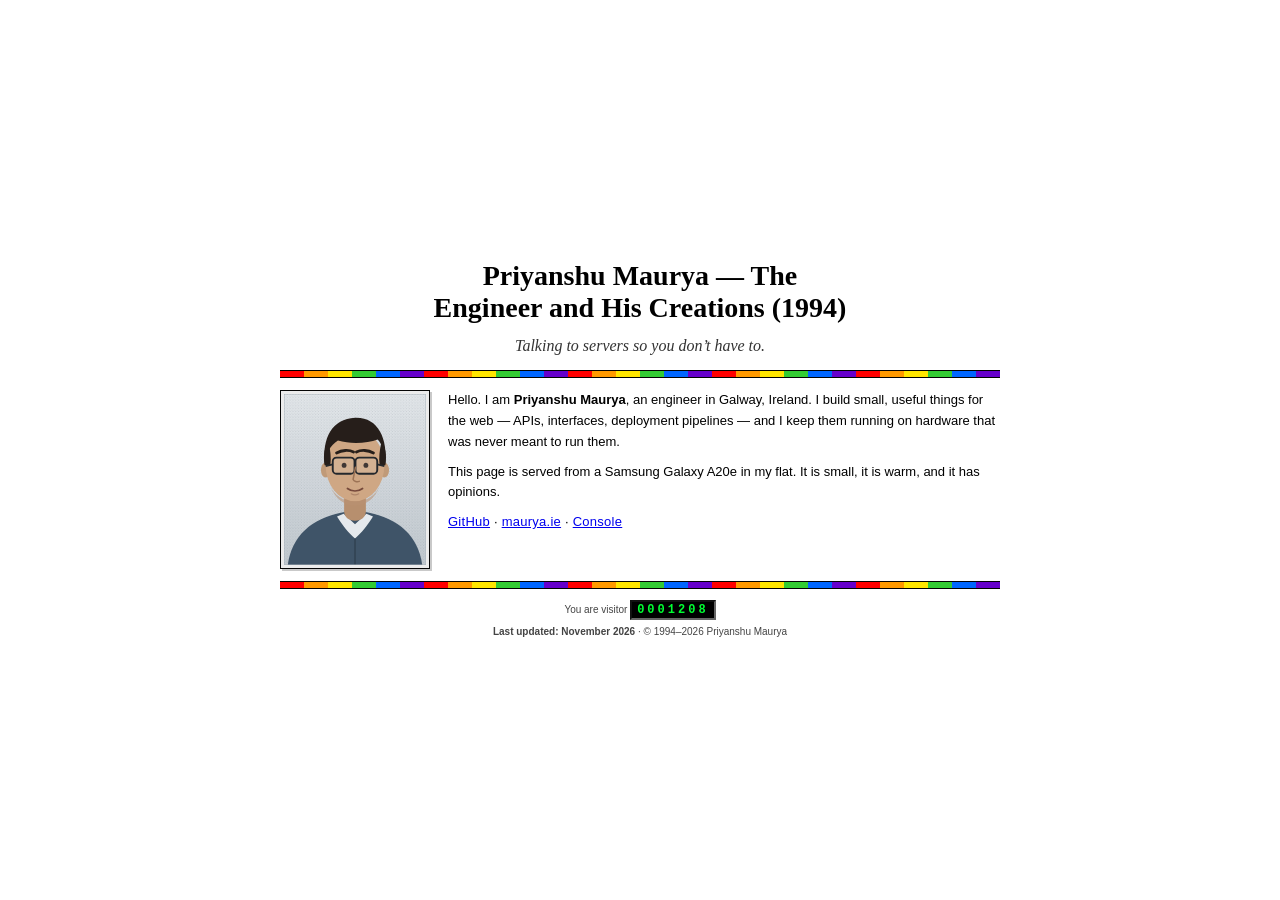
==== commit ac507257: "Replace the server landing page with a personal 1994-style home page The public homepage now introdu" ====
--- a/galaxy-server/site/index.html
+++ b/galaxy-server/site/index.html
@@ -1,6 +1,57 @@
 <!doctype html>
-<html lang="en"><head><meta charset="utf-8"><meta name="viewport" content="width=device-width,initial-scale=1"><meta name="color-scheme" content="dark"><title>Galaxy server</title><link rel="icon" href="data:image/svg+xml,%3Csvg xmlns='http://www.w3.org/2000/svg' viewBox='0 0 32 32'%3E%3Crect width='32' height='32' rx='9' fill='%23C3F451'/%3E%3Crect x='10' y='10' width='12' height='12' rx='4' fill='%23070A0E'/%3E%3C/svg%3E"><meta name="description" content="A small home server running on a Samsung Galaxy A20e, published over Cloudflare Tunnel."><link rel="stylesheet" href="style.css?v=7"></head>
-<body><main><header><a class="brand" href="#home"><span class="mark">✳</span> GALAXY <small> / HOME SERVER</small></a><nav><a href="#console">Console</a><a href="#about">About</a></nav></header>
-<section class="hero" id="home"><div><div class="eyebrow"><span class="dot"></span> YOUR LITTLE CORNER OF THE NETWORK</div><h1>Small device.<br><em>Big possibilities.</em></h1><p>A quiet home for your projects, powered by a Galaxy A20e. Built to stay simple, useful, and close to home.</p><a class="button" href="#console">Open the console <span>↗</span></a></div><div class="orbit" aria-hidden="true"><div class="planet">✳</div><span>LOCAL BY DESIGN</span></div></section>
-<section id="console"><div class="section-head"><div><div class="eyebrow">THE VIEW FROM HERE</div><h2>Operations console<span>.</span></h2></div><p>Sign-in required. The landing pages stay public.</p></div><div class="cards"><article><div class="label">DEVICE</div><strong>Galaxy A20e</strong><p>Android 11 · Termux</p></article><article><div class="label">SERVICES</div><strong>Four</strong><p>nginx, status API, supervisor, cloudflared</p></article><article><div class="label">REACH</div><strong>Two hostnames</strong><p>galaxy.maurya.ie · small.maurya.ie</p></article><article><div class="label">CONSOLE</div><strong><a class="button small" href="/console">Sign in</a></strong><p>Live status, 24h history, logs, controls</p></article></div></section>
-<section id="about" class="about"><div><div class="eyebrow">A SERVER WITH A SECOND LIFE</div><h2>Made for<br><em>the everyday.</em></h2></div><div><p>This site lives on an Android phone on your local network. It’s a small, efficient place to experiment and build.</p><dl><div><dt>DEVICE</dt><dd>Samsung Galaxy A20e</dd></div><div><dt>PLATFORM</dt><dd>Android 11 · Termux</dd></div><div><dt>ACCESS</dt><dd>Public via Cloudflare Tunnel</dd></div></dl></div></section><footer><span>✳ &nbsp; GALAXY HOME SERVER</span><span>MADE TO DO MORE WITH LESS</span></footer></main></body></html>
+<html lang="en">
+<head>
+<meta charset="utf-8">
+<meta name="viewport" content="width=device-width,initial-scale=1">
+<meta name="color-scheme" content="light">
+<title>Priyanshu Maurya — The Engineer and His Creations (1994)</title>
+<meta name="description" content="Priyanshu Maurya, engineer in Galway, Ireland. Talking to servers so you don’t have to.">
+<link rel="icon" href="data:image/svg+xml,%3Csvg xmlns='http://www.w3.org/2000/svg' viewBox='0 0 32 32'%3E%3Crect width='32' height='32' fill='%23000000'/%3E%3Cpath d='M16 4l3.6 7.3 8.1 1.2-5.9 5.7 1.4 8-7.2-3.8-7.2 3.8 1.4-8L4.3 12.5l8.1-1.2z' fill='%23ffe600'/%3E%3C/svg%3E">
+<link rel="stylesheet" href="style.css?v=9">
+</head>
+<body>
+
+<main class="card">
+  <h1>Priyanshu Maurya — The Engineer and His Creations <span>(1994)</span></h1>
+  <p class="tagline">Talking to servers so you don’t have to.</p>
+
+  <div class="rainbow" aria-hidden="true"></div>
+
+  <div class="intro">
+    <img class="portrait" src="portrait.svg" width="300" height="360" alt="Stylised portrait illustration of Priyanshu Maurya">
+    <div class="about">
+      <p>Hello. I am <strong>Priyanshu Maurya</strong>, an engineer in Galway, Ireland. I build small, useful things for the web — APIs, interfaces, deployment pipelines — and I keep them running on hardware that was never meant to run them.</p>
+      <p>This page is served from a Samsung Galaxy A20e in my flat. It is small, it is warm, and it has opinions.</p>
+      <p class="links"><a href="https://github.com/PriyansuMaurya">GitHub</a> · <a href="https://maurya.ie">maurya.ie</a> · <a href="/console">Console</a></p>
+    </div>
+  </div>
+
+  <div class="rainbow" aria-hidden="true"></div>
+
+  <footer>
+    <p>You are visitor <span class="counter" id="visitor-count">0001208</span></p>
+    <p><strong>Last updated: November 2026</strong> · © 1994–2026 Priyanshu Maurya</p>
+  </footer>
+</main>
+
+<script>
+(function () {
+  'use strict';
+  // No server-side counter and no access log, so the number lives in this
+  // browser: it starts at 1207 and increments once per visit.
+  var countEl = document.getElementById('visitor-count');
+  if (!countEl) { return; }
+  var n = 1207;
+  try {
+    var stored = parseInt(window.localStorage.getItem('pm-visits'), 10);
+    if (!isNaN(stored) && stored >= 1207 && stored < 9999999) { n = stored; }
+    n += 1;
+    window.localStorage.setItem('pm-visits', String(n));
+    countEl.textContent = ('0000000' + n).slice(-7);
+  } catch (e) {
+    countEl.textContent = '0001208';
+  }
+})();
+</script>
+</body>
+</html>
--- a/galaxy-server/site/style.css
+++ b/galaxy-server/site/style.css
@@ -1,4 +1,154 @@
-:root{font-family:Inter,system-ui,sans-serif;color:#e8eee7;background:#111815;scroll-behavior:smooth}*{box-sizing:border-box}body{margin:0}main{max-width:1280px;margin:auto;padding:0 6%}header{height:90px;display:flex;align-items:center;justify-content:space-between;border-bottom:1px solid #344039}.brand{font-size:14px;font-weight:800;letter-spacing:.15em;color:#ecf4e7;text-decoration:none}.brand small{font-size:10px;color:#879b8c}.mark{color:#c5f578;font-size:25px;margin-right:10px}nav{display:flex;gap:32px}nav a{color:#c2cfc4;text-decoration:none;font-size:13px}.hero{min-height:520px;display:grid;grid-template-columns:1.3fr 1fr;align-items:center;gap:40px}.eyebrow,.label{color:#a2b1a4;font-size:10px;letter-spacing:.19em;font-weight:700}.dot{display:inline-block;width:7px;height:7px;border-radius:50%;background:#c5f578;margin-right:8px}h1,h2{font-weight:500;letter-spacing:-.055em;line-height:1.05;margin:22px 0}h1{font-size:clamp(48px,6.5vw,86px)}em{font-family:Georgia,serif;font-weight:400;color:#c5f578}p{color:#a7b6a9;line-height:1.7}.hero p{max-width:470px}.button{display:inline-flex;gap:35px;align-items:center;color:#132015;background:#c5f578;text-decoration:none;padding:16px 20px;margin-top:20px;font-size:13px;font-weight:700}.button span{font-size:20px}.orbit{height:300px;width:300px;border:1px solid #455548;border-radius:50%;display:grid;place-items:center;position:relative;justify-self:center}.orbit:before{content:'';position:absolute;inset:26px;border:1px solid #34483a;border-radius:50%}.orbit span{position:absolute;bottom:-4px;background:#111815;padding:0 12px;font-size:9px;letter-spacing:.2em;color:#92a894}.planet{width:175px;height:175px;border-radius:50%;display:grid;place-items:center;background:radial-gradient(circle at 32% 25%,#d0fa89,#567d3a 65%,#283c2e);color:#efffda;font-size:65px;box-shadow:0 0 70px #95c96330}.section-head{display:flex;align-items:end;justify-content:space-between;gap:20px}.section-head p{font-size:12px}.section-head h2,.about h2{font-size:clamp(38px,4vw,56px)}h2 span{color:#c5f578}.cards{display:grid;grid-template-columns:repeat(4,1fr);border:1px solid #354239}.cards article{padding:26px;min-height:150px;border-right:1px solid #354239}.cards article:last-child{border:0}.cards strong{display:block;font-size:28px;font-weight:500;margin-top:22px}.cards p{font-size:12px;margin-bottom:0}.about{display:grid;grid-template-columns:1fr 1fr;gap:40px;padding:120px 0 90px}.about p{max-width:480px;margin-top:0}.about dl div{display:flex;justify-content:space-between;border-bottom:1px solid #354239;padding:16px 0}.about dt{font-size:10px;letter-spacing:.15em;color:#839487}.about dd{font-size:13px;margin:0}footer{display:flex;justify-content:space-between;border-top:1px solid #354239;padding:25px 0 35px;color:#809184;font-size:9px;letter-spacing:.14em}@media(max-width:700px){header{height:70px}.brand small{display:none}.hero{grid-template-columns:1fr;padding:70px 0}.orbit{width:210px;height:210px}.planet{width:125px;height:125px}.cards{grid-template-columns:1fr 1fr}.cards article:nth-child(2){border-right:0}.cards article:nth-child(-n+2){border-bottom:1px solid #354239}.about{grid-template-columns:1fr;padding:80px 0}.section-head{display:block}footer{gap:20px}}
+/* Priyanshu Maurya — home page, 1994 edition.
+   One screen, white background, Times New Roman headings,
+   blue underlined links, colourful rules. Nothing scrolls. */
 
-.cards .button{display:inline-flex;padding:10px 14px;margin:6px 0 0;font-size:12px;gap:8px;vertical-align:middle}
-.cards strong{line-height:1.3}
+* { box-sizing: border-box; }
+
+html,
+body { height: 100%; }
+
+body {
+  margin: 0;
+  padding: 20px;
+  background: #ffffff;
+  color: #000000;
+  font-family: Verdana, Geneva, Arial, Helvetica, sans-serif;
+  font-size: 13px;
+  line-height: 1.6;
+  display: flex;
+  align-items: center;
+  justify-content: center;
+  overflow: hidden;
+}
+
+::selection { background: #ffff00; color: #000000; }
+
+.card { width: 100%; max-width: 720px; }
+
+a { color: #0000ee; text-decoration: underline; }
+a:visited { color: #551a8b; }
+a:hover { background: #0000ee; color: #ffffff; text-decoration: none; }
+a:active { color: #ee0000; }
+a:focus-visible {
+  outline: 2px solid #0000ee;
+  outline-offset: 1px;
+}
+
+/* ---------- Header ---------- */
+
+h1 {
+  font-family: "Times New Roman", Times, serif;
+  font-weight: bold;
+  font-size: clamp(19px, 2.4vw, 28px);
+  line-height: 1.15;
+  text-align: center;
+  margin: 0 0 8px;
+  text-wrap: balance;
+}
+h1 span { white-space: nowrap; }
+
+.tagline {
+  font-family: "Times New Roman", Times, serif;
+  font-style: italic;
+  font-size: 16px;
+  text-align: center;
+  margin: 0 0 4px;
+  color: #333333;
+}
+
+/* ---------- Colourful divider ---------- */
+
+.rainbow {
+  height: 8px;
+  margin: 12px 0;
+  border-top: 1px solid #000000;
+  border-bottom: 1px solid #000000;
+  background: repeating-linear-gradient(
+    90deg,
+    #ff0000 0 24px,
+    #ff9900 24px 48px,
+    #ffe600 48px 72px,
+    #33cc33 72px 96px,
+    #0066ff 96px 120px,
+    #6600cc 120px 144px
+  );
+}
+
+/* ---------- About ---------- */
+
+.intro {
+  display: flex;
+  align-items: flex-start;
+  gap: 18px;
+}
+
+.portrait {
+  flex: 0 0 auto;
+  width: 150px;
+  height: auto;
+  padding: 3px;
+  border: 1px solid #000000;
+  background: #f0f0f0;
+  box-shadow: 2px 2px 0 #cccccc;
+  /* an old scan: slightly soft, slightly faded */
+  filter: saturate(0.85) contrast(0.96);
+}
+
+.about p { margin: 0 0 9px; }
+.about p:last-child { margin-bottom: 0; }
+
+.links { letter-spacing: 0.02em; }
+
+/* ---------- Footer ---------- */
+
+footer {
+  text-align: center;
+  font-size: 10px;
+  color: #444444;
+}
+footer p { margin: 0 0 4px; }
+footer p:last-child { margin-bottom: 0; }
+
+.counter {
+  font-family: "Courier New", Courier, monospace;
+  font-size: 12px;
+  font-weight: bold;
+  letter-spacing: 3px;
+  color: #00ff33;
+  background: #000000;
+  border: 2px inset #666666;
+  padding: 1px 5px;
+}
+
+/* ---------- Small screens ---------- */
+
+@media (max-width: 520px) {
+  body { padding: 14px; }
+  .intro {
+    flex-direction: column;
+    align-items: center;
+    gap: 12px;
+  }
+  .portrait { width: 120px; }
+  .about { text-align: left; }
+}
+
+/* Narrow phones: tighten everything so the page still fits one screen. */
+@media (max-width: 380px) {
+  body { padding: 10px; }
+  h1 { font-size: 18px; }
+  .tagline { font-size: 14px; }
+  .rainbow { margin: 8px 0; }
+  .intro { gap: 10px; }
+  .portrait { width: 92px; }
+  .about { font-size: 12px; line-height: 1.5; }
+  footer { font-size: 9px; }
+}
+
+/* Short viewports (landscape phones): drop the portrait rather than scroll. */
+@media (max-height: 500px) {
+  .portrait { display: none; }
+  body { padding: 10px; }
+  h1 { font-size: 19px; }
+  .rainbow { margin: 8px 0; }
+}
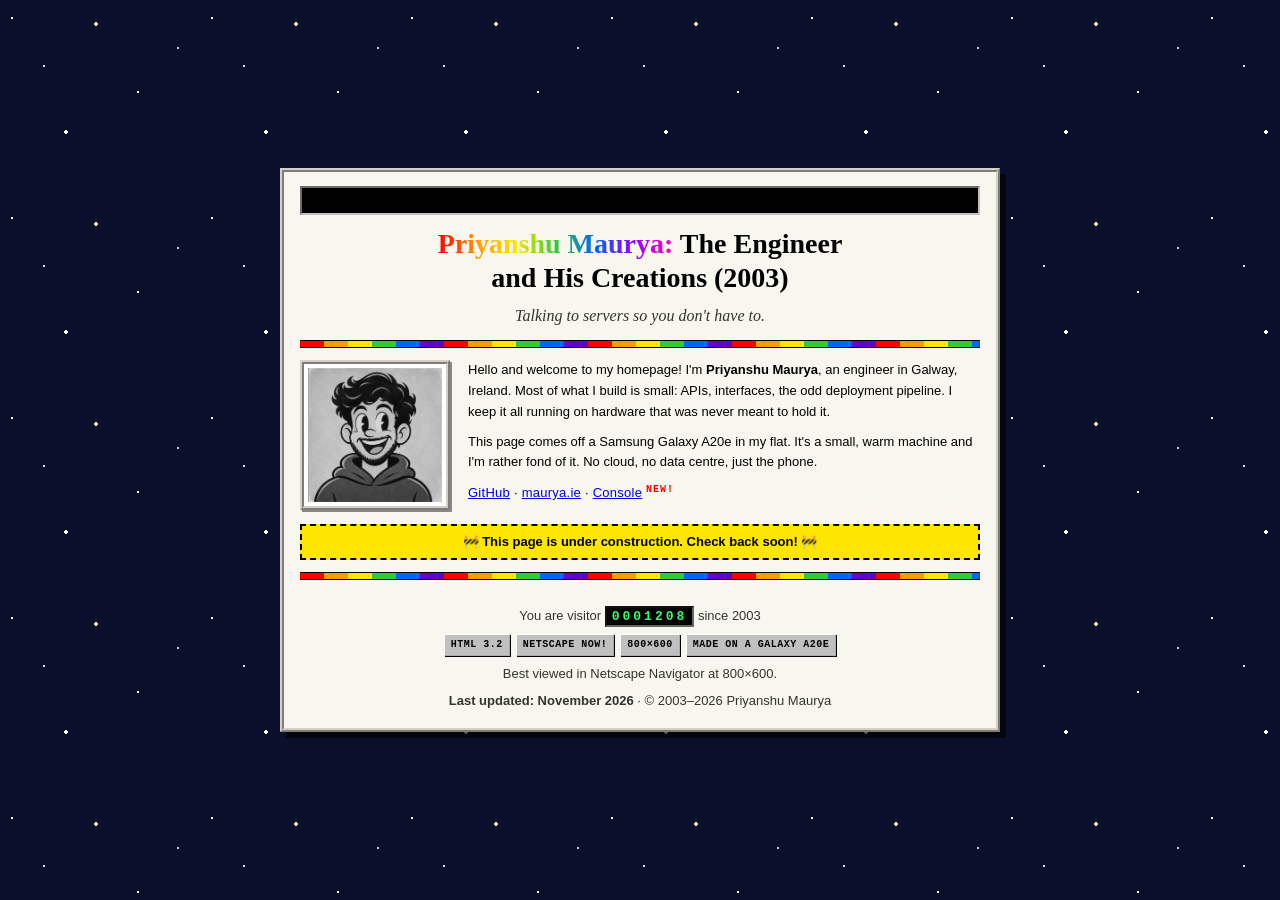
==== commit 5719d2b9: "Rebuild the homepage as a retro 2003 page with a cartoon portrait" ====
--- a/galaxy-server/site/index.html
+++ b/galaxy-server/site/index.html
@@ -4,33 +4,47 @@
 <meta charset="utf-8">
 <meta name="viewport" content="width=device-width,initial-scale=1">
 <meta name="color-scheme" content="light">
-<title>Priyanshu Maurya — The Engineer and His Creations (1994)</title>
-<meta name="description" content="Priyanshu Maurya, engineer in Galway, Ireland. Talking to servers so you don’t have to.">
+<title>Priyanshu Maurya: The Engineer and His Creations (2003)</title>
+<meta name="description" content="Priyanshu Maurya, engineer in Galway, Ireland. Talking to servers so you don't have to.">
 <link rel="icon" href="data:image/svg+xml,%3Csvg xmlns='http://www.w3.org/2000/svg' viewBox='0 0 32 32'%3E%3Crect width='32' height='32' fill='%23000000'/%3E%3Cpath d='M16 4l3.6 7.3 8.1 1.2-5.9 5.7 1.4 8-7.2-3.8-7.2 3.8 1.4-8L4.3 12.5l8.1-1.2z' fill='%23ffe600'/%3E%3C/svg%3E">
-<link rel="stylesheet" href="style.css?v=9">
+<link rel="stylesheet" href="style.css?v=11">
 </head>
+
 <body>
 
 <main class="card">
-  <h1>Priyanshu Maurya — The Engineer and His Creations <span>(1994)</span></h1>
-  <p class="tagline">Talking to servers so you don’t have to.</p>
+  <div class="marquee" aria-hidden="true">
+    <span>&#9733; Welcome to my homepage! &#9733; Grab a coffee and stay a while &#9733; Sign my guestbook! &#9733;</span>
+  </div>
+
+  <h1><span class="rainbow-text">Priyanshu Maurya:</span> The Engineer and His Creations <span class="year">(2003)</span></h1>
+  <p class="tagline">Talking to servers so you don't have to.</p>
 
   <div class="rainbow" aria-hidden="true"></div>
 
   <div class="intro">
-    <img class="portrait" src="portrait.svg" width="300" height="360" alt="Stylised portrait illustration of Priyanshu Maurya">
+    <img class="portrait" src="portrait.png" width="600" height="598" alt="Cartoon portrait of Priyanshu Maurya">
     <div class="about">
-      <p>Hello. I am <strong>Priyanshu Maurya</strong>, an engineer in Galway, Ireland. I build small, useful things for the web — APIs, interfaces, deployment pipelines — and I keep them running on hardware that was never meant to run them.</p>
-      <p>This page is served from a Samsung Galaxy A20e in my flat. It is small, it is warm, and it has opinions.</p>
-      <p class="links"><a href="https://github.com/PriyansuMaurya">GitHub</a> · <a href="https://maurya.ie">maurya.ie</a> · <a href="/console">Console</a></p>
+      <p>Hello and welcome to my homepage! I'm <strong>Priyanshu Maurya</strong>, an engineer in Galway, Ireland. Most of what I build is small: APIs, interfaces, the odd deployment pipeline. I keep it all running on hardware that was never meant to hold it.</p>
+      <p>This page comes off a Samsung Galaxy A20e in my flat. It's a small, warm machine and I'm rather fond of it. No cloud, no data centre, just the phone.</p>
+      <p class="links"><a href="https://github.com/PriyanshuMaurya">GitHub</a> &#183; <a href="https://maurya.ie">maurya.ie</a> &#183; <a href="/console">Console</a> <span class="new blink">NEW!</span></p>
     </div>
   </div>
+
+  <div class="construction"><span class="blink" aria-hidden="true">&#128679;</span> This page is under construction. Check back soon! <span class="blink" aria-hidden="true">&#128679;</span></div>
 
   <div class="rainbow" aria-hidden="true"></div>
 
   <footer>
-    <p>You are visitor <span class="counter" id="visitor-count">0001208</span></p>
-    <p><strong>Last updated: November 2026</strong> · © 1994–2026 Priyanshu Maurya</p>
+    <p>You are visitor <span class="counter" id="visitor-count">0001208</span> since 2003</p>
+    <p class="badges">
+      <span class="badge">HTML 3.2</span>
+      <span class="badge">Netscape Now!</span>
+      <span class="badge">800&#215;600</span>
+      <span class="badge">Made on a Galaxy A20e</span>
+    </p>
+    <p>Best viewed in Netscape Navigator at 800&#215;600.</p>
+    <p><strong>Last updated: November 2026</strong> &#183; &#169; 2003&#8211;2026 Priyanshu Maurya</p>
   </footer>
 </main>
 
@@ -53,5 +67,6 @@
   }
 })();
 </script>
+
 </body>
 </html>
--- a/galaxy-server/site/style.css
+++ b/galaxy-server/site/style.css
@@ -1,54 +1,116 @@
-/* Priyanshu Maurya — home page, 1994 edition.
-   One screen, white background, Times New Roman headings,
-   blue underlined links, colourful rules. Nothing scrolls. */
+/* Priyanshu Maurya — home page, 2003 edition.
+   Starfield backdrop, a raised beveled panel, Comic Sans rainbow heading,
+   a scrolling marquee, blinking "NEW!", web badges and a hit counter.
+   Still one column, still readable, still works on a phone. */
 
 * { box-sizing: border-box; }
 
-html,
-body { height: 100%; }
+html { height: 100%; }
 
 body {
   margin: 0;
   padding: 20px;
-  background: #ffffff;
+  min-height: 100%;
   color: #000000;
-  font-family: Verdana, Geneva, Arial, Helvetica, sans-serif;
+  font-family: "MS Sans Serif", Verdana, Geneva, Arial, Helvetica, sans-serif;
   font-size: 13px;
   line-height: 1.6;
   display: flex;
   align-items: center;
   justify-content: center;
-  overflow: hidden;
+
+  /* A tiled night sky, the way every personal page started. */
+  background-color: #0a0f2c;
+  background-image:
+    radial-gradient(1.5px 1.5px at 12px 18px, #ffffff 99%, transparent),
+    radial-gradient(1.5px 1.5px at 44px 66px, #cfe0ff 99%, transparent),
+    radial-gradient(2px 2px at 96px 24px, #ffe9a8 99%, transparent),
+    radial-gradient(1.5px 1.5px at 138px 92px, #ffffff 99%, transparent),
+    radial-gradient(1.5px 1.5px at 178px 48px, #b9c7ff 99%, transparent),
+    radial-gradient(2px 2px at 66px 132px, #ffffff 99%, transparent);
+  background-size: 200px 200px;
+  background-repeat: repeat;
 }
 
 ::selection { background: #ffff00; color: #000000; }
 
-.card { width: 100%; max-width: 720px; }
+/* ---------- The raised panel ---------- */
+
+.card {
+  width: 100%;
+  max-width: 720px;
+  padding: 14px 16px 16px;
+  background: #f7f6ef;
+  border: 4px ridge #d4d0c8;
+  box-shadow: 6px 6px 0 rgba(0, 0, 0, 0.65);
+}
 
 a { color: #0000ee; text-decoration: underline; }
 a:visited { color: #551a8b; }
-a:hover { background: #0000ee; color: #ffffff; text-decoration: none; }
+a:hover { background: #ffff00; color: #0000ee; text-decoration: underline; text-underline-offset: 3px; }
+a:hover strong { color: #0000ee; }
 a:active { color: #ee0000; }
 a:focus-visible {
-  outline: 2px solid #0000ee;
-  outline-offset: 1px;
+  outline: 3px solid #0000ee;
+  outline-offset: 2px;
+}
+
+/* ---------- Scrolling marquee ---------- */
+
+.marquee {
+  overflow: hidden;
+  white-space: nowrap;
+  margin: 0 0 12px;
+  padding: 3px 0;
+  background: #000000;
+  color: #33ff66;
+  border: 2px inset #c0c0c0;
+  font-family: "Courier New", Courier, monospace;
+  font-size: 12px;
+}
+.marquee span {
+  display: inline-block;
+  padding-left: 100%;
+  animation: marquee-scroll 20s linear infinite;
+}
+@keyframes marquee-scroll {
+  from { transform: translateX(0); }
+  to   { transform: translateX(-100%); }
 }
 
 /* ---------- Header ---------- */
 
 h1 {
-  font-family: "Times New Roman", Times, serif;
+  font-family: "Comic Sans MS", "Comic Sans", "Chalkboard SE", cursive;
   font-weight: bold;
   font-size: clamp(19px, 2.4vw, 28px);
-  line-height: 1.15;
+  line-height: 1.2;
   text-align: center;
   margin: 0 0 8px;
   text-wrap: balance;
 }
-h1 span { white-space: nowrap; }
+h1 .year { white-space: nowrap; }
+
+/* Rainbow gradient lettering, the old-school way. */
+.rainbow-text {
+  background: linear-gradient(90deg,
+    #ff0000, #ff9900, #ffe600, #33cc33, #0066ff, #9900ff, #ff00cc);
+  -webkit-background-clip: text;
+  background-clip: text;
+  -webkit-text-fill-color: transparent;
+  color: #cc0000;
+}
+/* In forced-colors mode a clipped gradient disappears; show plain text. */
+@media (forced-colors: active) {
+  .rainbow-text {
+    background: none;
+    -webkit-text-fill-color: currentColor;
+    color: CanvasText;
+  }
+}
 
 .tagline {
-  font-family: "Times New Roman", Times, serif;
+  font-family: "Comic Sans MS", "Comic Sans", cursive;
   font-style: italic;
   font-size: 16px;
   text-align: center;
@@ -86,12 +148,10 @@
   flex: 0 0 auto;
   width: 150px;
   height: auto;
-  padding: 3px;
-  border: 1px solid #000000;
-  background: #f0f0f0;
-  box-shadow: 2px 2px 0 #cccccc;
-  /* an old scan: slightly soft, slightly faded */
-  filter: saturate(0.85) contrast(0.96);
+  padding: 4px;
+  border: 4px ridge #d4d0c8;
+  background: #ffffff;
+  box-shadow: 2px 2px 0 #888888;
 }
 
 .about p { margin: 0 0 9px; }
@@ -99,31 +159,79 @@
 
 .links { letter-spacing: 0.02em; }
 
+/* ---------- Blinking bits ---------- */
+
+.blink { animation: blinker 1.1s steps(1) infinite; }
+@keyframes blinker { 50% { opacity: 0; } }
+
+.new {
+  font-family: "Courier New", Courier, monospace;
+  font-size: 10px;
+  font-weight: bold;
+  color: #ff0000;
+  vertical-align: super;
+  letter-spacing: 1px;
+}
+
+/* ---------- Under construction ---------- */
+
+.construction {
+  margin: 14px 0 2px;
+  padding: 6px 8px;
+  text-align: center;
+  font-weight: bold;
+  color: #000000;
+  background: #ffe600;
+  border: 2px dashed #000000;
+}
+
 /* ---------- Footer ---------- */
 
 footer {
   text-align: center;
-  font-size: 10px;
-  color: #444444;
-}
-footer p { margin: 0 0 4px; }
+  font-size: clamp(11px, 1.2vw, 13px);
+  color: #333333;
+  padding-top: 14px;
+}
+footer p { margin: 0 0 6px; }
 footer p:last-child { margin-bottom: 0; }
 
 .counter {
   font-family: "Courier New", Courier, monospace;
-  font-size: 12px;
+  font-size: 13px;
   font-weight: bold;
   letter-spacing: 3px;
-  color: #00ff33;
+  color: #33ff66;
   background: #000000;
   border: 2px inset #666666;
   padding: 1px 5px;
 }
 
+.badges {
+  display: flex;
+  flex-wrap: wrap;
+  gap: 6px;
+  justify-content: center;
+  margin: 4px 0 8px;
+}
+.badge {
+  font-family: "Courier New", Courier, monospace;
+  font-size: 10px;
+  font-weight: bold;
+  text-transform: uppercase;
+  letter-spacing: 0.5px;
+  padding: 2px 6px;
+  color: #000000;
+  background: #c0c0c0;
+  border: 1px outset #ffffff;
+  box-shadow: 1px 1px 0 #000000;
+}
+
 /* ---------- Small screens ---------- */
 
 @media (max-width: 520px) {
-  body { padding: 14px; }
+  body { padding: 12px; }
+  .card { padding: 12px 12px 14px; }
   .intro {
     flex-direction: column;
     align-items: center;
@@ -131,11 +239,11 @@
   }
   .portrait { width: 120px; }
   .about { text-align: left; }
-}
-
-/* Narrow phones: tighten everything so the page still fits one screen. */
+  .marquee { font-size: 11px; }
+}
+
 @media (max-width: 380px) {
-  body { padding: 10px; }
+  body { padding: 8px; }
   h1 { font-size: 18px; }
   .tagline { font-size: 14px; }
   .rainbow { margin: 8px 0; }
@@ -143,12 +251,19 @@
   .portrait { width: 92px; }
   .about { font-size: 12px; line-height: 1.5; }
   footer { font-size: 9px; }
-}
-
-/* Short viewports (landscape phones): drop the portrait rather than scroll. */
+  .badge { font-size: 9px; }
+}
+
+/* Short viewports (landscape phones): drop the portrait rather than scramble. */
 @media (max-height: 500px) {
   .portrait { display: none; }
   body { padding: 10px; }
   h1 { font-size: 19px; }
   .rainbow { margin: 8px 0; }
 }
+
+/* Respect people who ask the browser to calm things down. */
+@media (prefers-reduced-motion: reduce) {
+  .marquee span { animation: none; padding-left: 12px; }
+  .blink { animation: none; }
+}
